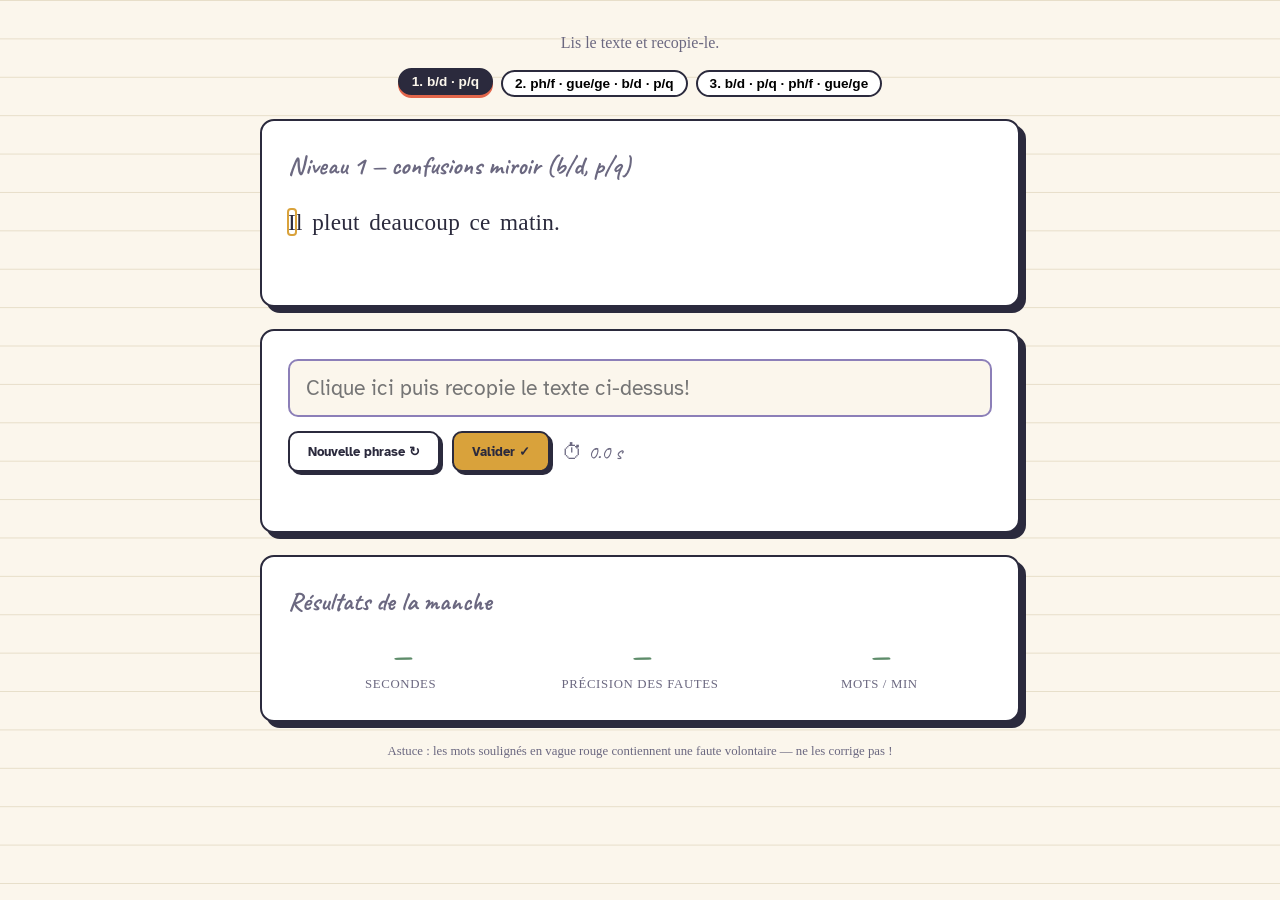
==== index.html @ 06cdd740 "added first minigame" ====
<!DOCTYPE html>
<html lang="fr">
<head>
<meta charset="UTF-8">
<meta name="viewport" content="width=device-width, initial-scale=1.0">
<title>Copie Miroir — entraînement clavier</title>
<link rel="preconnect" href="https://fonts.googleapis.com">
<link href="https://fonts.googleapis.com/css2?family=Atkinson+Hyperlegible:ital,wght@0,400;0,700;1,400&family=Caveat:wght@600;700&display=swap" rel="stylesheet">
<style>
  :root{
    --paper:#FBF6EC;
    --paper-line:#E7DEC9;
    --ink:#2B2A3D;
    --ink-soft:#6B6880;
    --coral:#E2664B;
    --moss:#5E8C6A;
    --gold:#D9A23B;
    --lilac:#8C7FB8;
    --correct-bg:#DCEBDD;
    --wrong-bg:#F6D6CE;
    --radius:14px;
  }

  *{box-sizing:border-box;}
  html,body{margin:0;padding:0;}
  body{
    background:var(--paper);
    background-image:
      linear-gradient(var(--paper-line) 1px, transparent 1px);
    background-size: 100% 2.4em;
    color:var(--ink);
    font-family:'Times new Roman', sans-serif;
    min-height:100vh;
    padding:32px 16px 60px;
    display:flex;
    justify-content:center;
  }

  .sheet{
    max-width:760px;
    width:100%;
  }

  header{
    text-align:center;
    margin-bottom:8px;
  }

  .brand{
    display:inline-flex;
    align-items:baseline;
    gap:.15em;
    font-family:'Caveat', cursive;
    font-size:3rem;
    font-weight:700;
    line-height:1;
  }
  .brand .b{color:var(--coral); display:inline-block; transform:scaleX(-1);}
  .brand .b.flip-d{color:var(--lilac); transform:scaleX(1);}

  .subtitle{
    color:var(--ink-soft);
    font-size:1rem;
    margin-top:2px;
  }

  .legend{
    display:flex;
    flex-wrap:wrap;
    gap:8px;
    justify-content:center;
    margin:18px 0 22px;
  }
  .chip{
    border:2px solid var(--ink);
    border-radius:999px;
    padding:4px 12px;
    font-size:.85rem;
    font-weight:700;
    background:#fff;
    cursor:pointer;
    transition:transform .15s ease, box-shadow .15s ease;
  }
  .chip.active{
    background:var(--ink);
    color:var(--paper);
    transform:translateY(-2px);
    box-shadow:0 3px 0 var(--coral);
  }

  .card{
    background:#fff;
    border:2px solid var(--ink);
    border-radius:var(--radius);
    box-shadow:6px 6px 0 var(--ink);
    padding:28px 26px;
    margin-bottom:22px;
  }

  .card h2{
    margin:0 0 14px;
    font-family:'Caveat', cursive;
    font-size:1.6rem;
    color:var(--ink-soft);
  }

  .target{
    font-size:1.45rem;
    line-height:2.3;
    letter-spacing:.01em;
    word-spacing:.15em;
    min-height:3.5em;
  }
  .target span.trap:hover::after{
    content: attr(data-hint);
    position:absolute;
    left:50%;
    bottom:120%;
    transform:translateX(-50%);
    background:var(--ink);
    color:var(--paper);
    padding:4px 9px;
    border-radius:8px;
    font-size:.75rem;
    white-space:nowrap;
    font-family:'Atkinson Hyperlegible', sans-serif;
  }
  .target .ch{ transition: background .08s ease; border-radius:3px; }
  .target .ch.correct{ background:var(--correct-bg); }
  .target .ch.wrong{ background:var(--wrong-bg); }
  .target .ch.current{ outline:2px solid var(--gold); outline-offset:-1px; }

  .typebox{
    width:100%;
    font-family:'Atkinson Hyperlegible', sans-serif;
    font-size:1.3rem;
    padding:14px 16px;
    border:2px solid var(--ink);
    border-radius:10px;
    background:var(--paper);
    color:var(--ink);
    outline:none;
  }
  .typebox:focus{ border-color: var(--lilac); }
  .typebox.locked{ background:#eee; color:#999; }

  .row{
    display:flex;
    gap:12px;
    margin-top:14px;
    flex-wrap:wrap;
    align-items:center;
  }

  button.action{
    border:2px solid var(--ink);
    background:var(--gold);
    color:var(--ink);
    font-weight:700;
    font-family:'Atkinson Hyperlegible', sans-serif;
    padding:10px 18px;
    border-radius:10px;
    cursor:pointer;
    box-shadow:3px 3px 0 var(--ink);
    transition:transform .1s ease, box-shadow .1s ease;
  }
  button.action:hover{ transform:translate(1px,1px); box-shadow:2px 2px 0 var(--ink); }
  button.action.ghost{ background:#fff; }

  .timerline{
    font-family:'Caveat', cursive;
    font-size:1.3rem;
    color:var(--ink-soft);
  }

  .stats{
    display:grid;
    grid-template-columns:repeat(3,1fr);
    gap:14px;
    text-align:center;
  }
  .stat .num{
    font-size:2.2rem;
    font-family:'Caveat', cursive;
    font-weight:700;
    color:var(--moss);
  }
  .stat .num.bad{ color:var(--coral); }
  .stat .label{
    font-size:.8rem;
    color:var(--ink-soft);
    text-transform:uppercase;
    letter-spacing:.05em;
  }

  .feedback{
    margin-top:10px;
    font-size:.95rem;
    color:var(--ink-soft);
    min-height:1.4em;
  }

  footer{
    text-align:center;
    color:var(--ink-soft);
    font-size:.8rem;
    margin-top:10px;
  }

  @media (max-width: 480px){
    .target{ font-size:1.15rem; }
    .brand{ font-size:2.2rem; }
  }
</style>
</head>
<body>
<div class="sheet">

  <header>
    <div class="subtitle">Lis le texte et recopie-le.</div>
  </header>

  <div class="legend" id="legend"></div>

  <div class="card">
    <h2 id="levelTitle">Niveau 1 — mini-confusions</h2>
    <div class="target" id="target"></div>
  </div>

  <div class="card">
    <input class="typebox" id="typebox" type="text" autocomplete="off" autocapitalize="off" spellcheck="false"
      placeholder="Clique ici puis recopie le texte ci-dessus!">
    <div class="row">
      <button class="action ghost" id="nextBtn">Nouvelle phrase ↻</button>
      <button class="action" id="validateBtn">Valider ✓</button>
      <span class="timerline" id="timerline">⏱ 0.0 s</span>
    </div>
    <div class="feedback" id="feedback"></div>
  </div>

  <div class="card">
    <h2>Résultats de la manche</h2>
    <div class="stats">
      <div class="stat"><div class="num" id="statTime">—</div><div class="label">secondes</div></div>
      <div class="stat"><div class="num" id="statAcc">—</div><div class="label">précision des fautes</div></div>
      <div class="stat"><div class="num" id="statWpm">—</div><div class="label">mots / min</div></div>
    </div>
  </div>

  <footer>Astuce&nbsp;: les mots soulignés en vague rouge contiennent une faute volontaire — ne les corrige pas !</footer>
</div>

<script>
// ---------- Banque de phrases (fautes typiques volontaires) ----------
// Marquage : [[mot]] = mot contenant une faute volontaire (affiché tel quel).
// type indique la nature de la confusion pour la légende pédagogique.
const LEVELS = [
  {
    name: "Niveau 1 — confusions miroir (b/d, p/q)",
    types: ["b/d", "p/q"],
    sentences: [
      { text: "Le [[qetit]] chien dort sous le lit.", hints:{qetit:"petit (p→q)"} },
      { text: "Mon papa [[doit]] du café le matin.", hints:{doit:"boit (b→d)"} },
      { text: "La [[dalle]] rebondit sur le mur.", hints:{dalle:"balle (b→d)"} },
      { text: "Je dessine un [[dateau]] sur la mer.", hints:{dateau:"bateau (b→d)"} },
      { text: "Il pleut [[deaucoup]] ce matin.", hints:{deaucoup:"beaucoup (b→d)"} },
      { text: "Elle mange une [[qomme]] verte.", hints:{qomme:"pomme (p→q)"} },
    ]
  },
  {
    name: "Niveau 2 — substitutions phonétiques (ph/f, gue/ge)",
    types: ["ph/f", "gue/ge", "b/d", "p/q"],
    sentences: [
      { text: "Le [[téléfone]] sonne dans la cuisine.", hints:{téléfone:"téléphone (ph→f)"} },
      { text: "Maman porte une [[bage]] en or.", hints:{bage:"bague (gue→ge)"} },
      { text: "Nous prenons une [[foto]] devant l'école.", hints:{foto:"photo (ph→f)"} },
      { text: "Le chat est très [[fatige]] ce soir.", hints:{fatige:"fatigué (gue→ge)"} },
      { text: "Va chercher le sirop à la [[farmacie]].", hints:{farmacie:"pharmacie (ph→f)"} },
      { text: "Le bébé [[qarle]] déjà un peu.", hints:{qarle:"parle (p→q)"} },
    ]
  },
  {
    name: "Niveau 3 — phrases longues, fautes multiples",
    types: ["b/d", "p/q", "ph/f", "gue/ge"],
    sentences: [
      { text: "Mon [[qapa]] a acheté un [[téléfone]] et une [[bage]] en or [[qour]] maman.",
        hints:{qapa:"papa (p→q)", téléfone:"téléphone (ph→f)", bage:"bague (gue→ge)", qour:"pour (p→q)"} },
      { text: "Le [[dauphin]] [[saute]] dans l'eau et nage [[avec]] son [[ami]].",
        hints:{} },
      { text: "[[Quand]] il fait [[deau]], on [[qart]] [[se]] [[qromener]] dans le [[qarc]].",
        hints:{deau:"beau (b→d)", qart:"part (p→q)", qromener:"promener (p→q)", qarc:"parc (p→q)"} },
      { text: "La [[dibliothèque]] [[qrête]] des livres sur les [[dolphins]] et la [[gégraphie]].",
        hints:{dibliothèque:"bibliothèque (b→d)", qrête:"prête (p→q)", dolphins:"dauphins (b→d)", gégraphie:"géographie (gue→ge)"} },
    ]
  }
];

// ---------- État du jeu ----------
let levelIndex = 0;
let currentSentence = null;
let targetPlain = "";       // texte cible exact à retrouver (sans les marqueurs [[ ]])
let traps = [];             // liste {word, start, end, hint}
let startTime = null;
let finished = false;

const legendEl = document.getElementById('legend');
const levelTitleEl = document.getElementById('levelTitle');
const targetEl = document.getElementById('target');
const typebox = document.getElementById('typebox');
const timerlineEl = document.getElementById('timerline');
const feedbackEl = document.getElementById('feedback');
const statTime = document.getElementById('statTime');
const statAcc = document.getElementById('statAcc');
const statWpm = document.getElementById('statWpm');

let timerInterval = null;

function buildLegend(){
  legendEl.innerHTML = "";
  LEVELS.forEach((lvl, i) => {
    const chip = document.createElement('button');
    chip.className = 'chip' + (i === levelIndex ? ' active' : '');
    chip.textContent = (i+1) + ". " + lvl.types.join(' · ');
    chip.onclick = () => { levelIndex = i; pickSentence(); };
    legendEl.appendChild(chip);
  });
}

function parseSentence(raw, hints){
  // Transforme "Le [[qetit]] chien" en texte plein + liste de traps avec positions
  let plain = "";
  let foundTraps = [];
  let i = 0;
  while (i < raw.length){
    if (raw[i] === '[' && raw[i+1] === '['){
      const end = raw.indexOf(']]', i);
      const word = raw.slice(i+2, end);
      foundTraps.push({ start: plain.length, end: plain.length + word.length, word, hint: hints[word] || "faute volontaire" });
      plain += word;
      i = end + 2;
    } else {
      plain += raw[i];
      i++;
    }
  }
  return { plain, foundTraps };
}

function pickSentence(){
  buildLegend();
  const lvl = LEVELS[levelIndex];
  levelTitleEl.textContent = "Niveau " + (levelIndex+1) + " — " + lvl.name.split('—')[1].trim();
  const pool = lvl.sentences;
  currentSentence = pool[Math.floor(Math.random() * pool.length)];
  const { plain, foundTraps } = parseSentence(currentSentence.text, currentSentence.hints || {});
  targetPlain = plain;
  traps = foundTraps;
  finished = false;
  startTime = null;
  clearInterval(timerInterval);
  timerlineEl.textContent = "⏱ 0.0 s";
  typebox.value = "";
  typebox.classList.remove('locked');
  typebox.disabled = false;
  feedbackEl.textContent = "";
  statTime.textContent = "—"; statAcc.textContent = "—"; statWpm.textContent = "—";
  statAcc.classList.remove('bad'); statWpm.classList.remove('bad');
  renderTarget("");
  typebox.focus();
}

function isInTrap(idx){
  return traps.find(t => idx >= t.start && idx < t.end);
}

function renderTarget(typed){
  let html = "";
  for (let i = 0; i < targetPlain.length; i++){
    const ch = targetPlain[i];
    const trap = isInTrap(i);
    let cls = "ch";
    if (i < typed.length){
      cls += (typed[i] === ch) ? " correct" : " wrong";
    } else if (i === typed.length){
      cls += " current";
    }
    const safe = ch === ' ' ? '&nbsp;' : ch.replace(/&/g,'&amp;').replace(/</g,'&lt;');

    if (trap && trap.start === i){
      html += `<span class="trap" data-hint="${trap.hint.replace(/"/g,'&quot;')}">`;
    }
    html += `<span class="${cls}">${safe}</span>`;
    if (trap && trap.end === i + 1){
      html += `</span>`;
    }
  }
  targetEl.innerHTML = html;
}

function startTimerIfNeeded(){
  if (startTime === null){
    startTime = Date.now();
    timerInterval = setInterval(() => {
      const s = (Date.now() - startTime) / 1000;
      timerlineEl.textContent = "⏱ " + s.toFixed(1) + " s";
    }, 100);
  }
}

function finishRound(){
  if (finished) return;
  finished = true;
  clearInterval(timerInterval);
  const elapsedSec = startTime ? (Date.now() - startTime) / 1000 : 0;
  typebox.disabled = true;
  typebox.classList.add('locked');

  const typed = typebox.value;
  let correctChars = 0;
  const len = Math.max(typed.length, targetPlain.length);
  for (let i = 0; i < targetPlain.length; i++){
    if (typed[i] === targetPlain[i]) correctChars++;
  }
  const accuracy = targetPlain.length ? Math.round((correctChars / targetPlain.length) * 100) : 0;
  const minutes = elapsedSec / 60;
  const wpm = minutes > 0 ? Math.round((targetPlain.length / 5) / minutes) : 0;

  statTime.textContent = elapsedSec.toFixed(1);
  statAcc.textContent = accuracy + "%";
  statWpm.textContent = wpm;

  if (accuracy < 70) statAcc.classList.add('bad'); else statAcc.classList.remove('bad');

  // Vérifie si les fautes volontaires ont bien été reproduites (pas "corrigées")
  let trapsKept = 0;
  traps.forEach(t => {
    const typedWord = typed.slice(t.start, t.end);
    if (typedWord === t.word) trapsKept++;
  });
  const trapMsg = traps.length
    ? `Tu as conservé ${trapsKept}/${traps.length} faute(s) volontaire(s) — ${trapsKept === traps.length ? "bravo, aucune n'a été corrigée par réflexe !" : "attention, ton cerveau a corrigé certaines fautes automatiquement !"}`
    : "";
  feedbackEl.textContent = accuracy === 100
    ? "Texte recopié à l'identique, fautes comprises. " + trapMsg
    : "Compare les zones colorées ci-dessus pour repérer les écarts. " + trapMsg;
}

typebox.addEventListener('input', () => {
  startTimerIfNeeded();
  renderTarget(typebox.value);
  if (!finished && typebox.value.length >= targetPlain.length){
    finishRound();
  }
});

typebox.addEventListener('keydown', (e) => {
  if (e.key === 'Enter') finishRound();
});

document.getElementById('validateBtn').onclick = finishRound;
document.getElementById('nextBtn').onclick = pickSentence;

pickSentence();
</script>
</body>
</html>
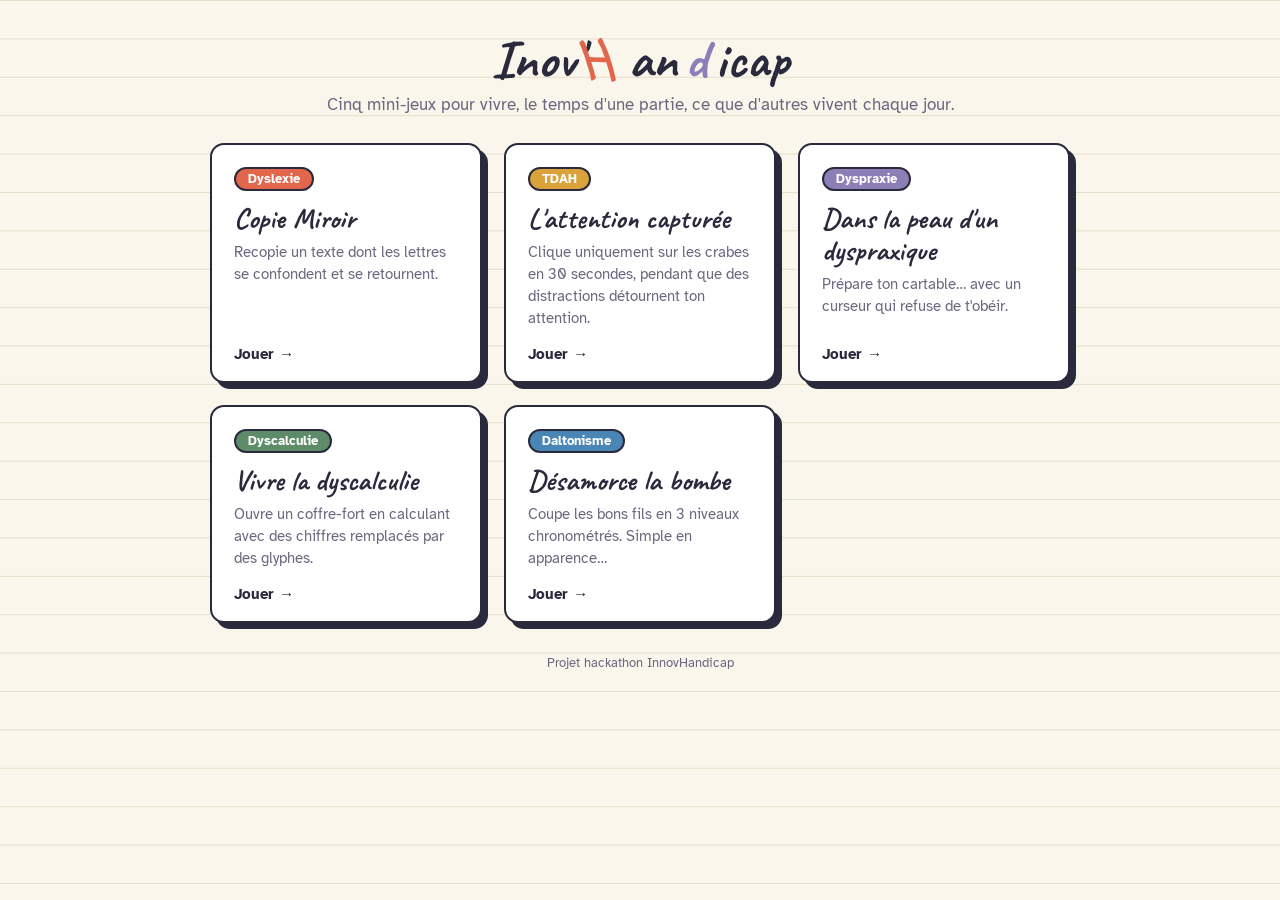
==== commit 08cda585: "feat: add game menu and back-to-menu buttons - index.html is now a menu linking the 5 games - the dy" ====
--- a/index.html
+++ b/index.html
@@ -3,7 +3,7 @@
 <head>
 <meta charset="UTF-8">
 <meta name="viewport" content="width=device-width, initial-scale=1.0">
-<title>Copie Miroir — entraînement clavier</title>
+<title>Inov'Handicap — Menu</title>
 <link rel="preconnect" href="https://fonts.googleapis.com">
 <link href="https://fonts.googleapis.com/css2?family=Atkinson+Hyperlegible:ital,wght@0,400;0,700;1,400&family=Caveat:wght@600;700&display=swap" rel="stylesheet">
 <style>
@@ -16,8 +16,7 @@
     --moss:#5E8C6A;
     --gold:#D9A23B;
     --lilac:#8C7FB8;
-    --correct-bg:#DCEBDD;
-    --wrong-bg:#F6D6CE;
+    --sky:#4A86B5;
     --radius:14px;
   }
 
@@ -29,7 +28,7 @@
       linear-gradient(var(--paper-line) 1px, transparent 1px);
     background-size: 100% 2.4em;
     color:var(--ink);
-    font-family:'Times new Roman', sans-serif;
+    font-family:'Atkinson Hyperlegible', sans-serif;
     min-height:100vh;
     padding:32px 16px 60px;
     display:flex;
@@ -37,13 +36,13 @@
   }
 
   .sheet{
-    max-width:760px;
+    max-width:860px;
     width:100%;
   }
 
   header{
     text-align:center;
-    margin-bottom:8px;
+    margin-bottom:28px;
   }
 
   .brand{
@@ -51,7 +50,7 @@
     align-items:baseline;
     gap:.15em;
     font-family:'Caveat', cursive;
-    font-size:3rem;
+    font-size:3.4rem;
     font-weight:700;
     line-height:1;
   }
@@ -60,156 +59,79 @@
 
   .subtitle{
     color:var(--ink-soft);
-    font-size:1rem;
-    margin-top:2px;
+    font-size:1.05rem;
+    margin-top:8px;
   }
 
-  .legend{
-    display:flex;
-    flex-wrap:wrap;
-    gap:8px;
-    justify-content:center;
-    margin:18px 0 22px;
-  }
-  .chip{
-    border:2px solid var(--ink);
-    border-radius:999px;
-    padding:4px 12px;
-    font-size:.85rem;
-    font-weight:700;
-    background:#fff;
-    cursor:pointer;
-    transition:transform .15s ease, box-shadow .15s ease;
-  }
-  .chip.active{
-    background:var(--ink);
-    color:var(--paper);
-    transform:translateY(-2px);
-    box-shadow:0 3px 0 var(--coral);
+  .games{
+    display:grid;
+    grid-template-columns:repeat(auto-fill, minmax(240px, 1fr));
+    gap:22px;
+    list-style:none;
+    margin:0;
+    padding:0;
   }
 
-  .card{
+  .game{
+    display:flex;
+    flex-direction:column;
+    height:100%;
     background:#fff;
     border:2px solid var(--ink);
     border-radius:var(--radius);
     box-shadow:6px 6px 0 var(--ink);
-    padding:28px 26px;
-    margin-bottom:22px;
+    padding:22px 22px 18px;
+    color:inherit;
+    text-decoration:none;
+    transition:transform .15s ease, box-shadow .15s ease;
+  }
+  .game:hover,
+  .game:focus-visible{
+    transform:translate(-2px, -2px);
+    box-shadow:8px 8px 0 var(--accent);
+    outline:none;
   }
 
-  .card h2{
-    margin:0 0 14px;
-    font-family:'Caveat', cursive;
-    font-size:1.6rem;
-    color:var(--ink-soft);
+  .tag{
+    align-self:flex-start;
+    border:2px solid var(--ink);
+    border-radius:999px;
+    padding:2px 12px;
+    font-size:.8rem;
+    font-weight:700;
+    background:var(--accent);
+    color:#fff;
   }
 
-  .target{
-    font-size:1.45rem;
-    line-height:2.3;
-    letter-spacing:.01em;
-    word-spacing:.15em;
-    min-height:3.5em;
-  }
-  .target span.trap:hover::after{
-    content: attr(data-hint);
-    position:absolute;
-    left:50%;
-    bottom:120%;
-    transform:translateX(-50%);
-    background:var(--ink);
-    color:var(--paper);
-    padding:4px 9px;
-    border-radius:8px;
-    font-size:.75rem;
-    white-space:nowrap;
-    font-family:'Atkinson Hyperlegible', sans-serif;
-  }
-  .target .ch{ transition: background .08s ease; border-radius:3px; }
-  .target .ch.correct{ background:var(--correct-bg); }
-  .target .ch.wrong{ background:var(--wrong-bg); }
-  .target .ch.current{ outline:2px solid var(--gold); outline-offset:-1px; }
-
-  .typebox{
-    width:100%;
-    font-family:'Atkinson Hyperlegible', sans-serif;
-    font-size:1.3rem;
-    padding:14px 16px;
-    border:2px solid var(--ink);
-    border-radius:10px;
-    background:var(--paper);
-    color:var(--ink);
-    outline:none;
-  }
-  .typebox:focus{ border-color: var(--lilac); }
-  .typebox.locked{ background:#eee; color:#999; }
-
-  .row{
-    display:flex;
-    gap:12px;
-    margin-top:14px;
-    flex-wrap:wrap;
-    align-items:center;
+  .game h2{
+    margin:12px 0 6px;
+    font-family:'Caveat', cursive;
+    font-size:1.8rem;
+    line-height:1.1;
   }
 
-  button.action{
-    border:2px solid var(--ink);
-    background:var(--gold);
-    color:var(--ink);
-    font-weight:700;
-    font-family:'Atkinson Hyperlegible', sans-serif;
-    padding:10px 18px;
-    border-radius:10px;
-    cursor:pointer;
-    box-shadow:3px 3px 0 var(--ink);
-    transition:transform .1s ease, box-shadow .1s ease;
-  }
-  button.action:hover{ transform:translate(1px,1px); box-shadow:2px 2px 0 var(--ink); }
-  button.action.ghost{ background:#fff; }
-
-  .timerline{
-    font-family:'Caveat', cursive;
-    font-size:1.3rem;
+  .game p{
+    margin:0 0 16px;
     color:var(--ink-soft);
+    font-size:.95rem;
+    line-height:1.45;
+    flex:1;
   }
 
-  .stats{
-    display:grid;
-    grid-template-columns:repeat(3,1fr);
-    gap:14px;
-    text-align:center;
-  }
-  .stat .num{
-    font-size:2.2rem;
-    font-family:'Caveat', cursive;
+  .play{
     font-weight:700;
-    color:var(--moss);
-  }
-  .stat .num.bad{ color:var(--coral); }
-  .stat .label{
-    font-size:.8rem;
-    color:var(--ink-soft);
-    text-transform:uppercase;
-    letter-spacing:.05em;
-  }
-
-  .feedback{
-    margin-top:10px;
     font-size:.95rem;
-    color:var(--ink-soft);
-    min-height:1.4em;
   }
 
   footer{
     text-align:center;
     color:var(--ink-soft);
     font-size:.8rem;
-    margin-top:10px;
+    margin-top:32px;
   }
 
   @media (max-width: 480px){
-    .target{ font-size:1.15rem; }
-    .brand{ font-size:2.2rem; }
+    .brand{ font-size:2.4rem; }
   }
 </style>
 </head>
@@ -217,250 +139,56 @@
 <div class="sheet">
 
   <header>
-    <div class="subtitle">Lis le texte et recopie-le.</div>
+    <div class="brand">
+      Inov'<span class="b">H</span>an<span class="b flip-d">d</span>icap
+    </div>
+    <div class="subtitle">Cinq mini-jeux pour vivre, le temps d'une partie, ce que d'autres vivent chaque jour.</div>
   </header>
 
-  <div class="legend" id="legend"></div>
+  <ul class="games">
+    <li>
+      <a class="game" href="dyslexie.html" style="--accent:var(--coral)">
+        <span class="tag">Dyslexie</span>
+        <h2>Copie Miroir</h2>
+        <p>Recopie un texte dont les lettres se confondent et se retournent.</p>
+        <span class="play">Jouer →</span>
+      </a>
+    </li>
+    <li>
+      <a class="game" href="tdah.html" style="--accent:var(--gold)">
+        <span class="tag">TDAH</span>
+        <h2>L'attention capturée</h2>
+        <p>Clique uniquement sur les crabes en 30 secondes, pendant que des distractions détournent ton attention.</p>
+        <span class="play">Jouer →</span>
+      </a>
+    </li>
+    <li>
+      <a class="game" href="dyspraxie.html" style="--accent:var(--lilac)">
+        <span class="tag">Dyspraxie</span>
+        <h2>Dans la peau d'un dyspraxique</h2>
+        <p>Prépare ton cartable… avec un curseur qui refuse de t'obéir.</p>
+        <span class="play">Jouer →</span>
+      </a>
+    </li>
+    <li>
+      <a class="game" href="dyscalculie.html" style="--accent:var(--moss)">
+        <span class="tag">Dyscalculie</span>
+        <h2>Vivre la dyscalculie</h2>
+        <p>Ouvre un coffre-fort en calculant avec des chiffres remplacés par des glyphes.</p>
+        <span class="play">Jouer →</span>
+      </a>
+    </li>
+    <li>
+      <a class="game" href="daltonisme/index.html" style="--accent:var(--sky)">
+        <span class="tag">Daltonisme</span>
+        <h2>Désamorce la bombe</h2>
+        <p>Coupe les bons fils en 3 niveaux chronométrés. Simple en apparence…</p>
+        <span class="play">Jouer →</span>
+      </a>
+    </li>
+  </ul>
 
-  <div class="card">
-    <h2 id="levelTitle">Niveau 1 — mini-confusions</h2>
-    <div class="target" id="target"></div>
-  </div>
-
-  <div class="card">
-    <input class="typebox" id="typebox" type="text" autocomplete="off" autocapitalize="off" spellcheck="false"
-      placeholder="Clique ici puis recopie le texte ci-dessus!">
-    <div class="row">
-      <button class="action ghost" id="nextBtn">Nouvelle phrase ↻</button>
-      <button class="action" id="validateBtn">Valider ✓</button>
-      <span class="timerline" id="timerline">⏱ 0.0 s</span>
-    </div>
-    <div class="feedback" id="feedback"></div>
-  </div>
-
-  <div class="card">
-    <h2>Résultats de la manche</h2>
-    <div class="stats">
-      <div class="stat"><div class="num" id="statTime">—</div><div class="label">secondes</div></div>
-      <div class="stat"><div class="num" id="statAcc">—</div><div class="label">précision des fautes</div></div>
-      <div class="stat"><div class="num" id="statWpm">—</div><div class="label">mots / min</div></div>
-    </div>
-  </div>
-
-  <footer>Astuce&nbsp;: les mots soulignés en vague rouge contiennent une faute volontaire — ne les corrige pas !</footer>
+  <footer>Projet hackathon InnovHandicap</footer>
 </div>
-
-<script>
-// ---------- Banque de phrases (fautes typiques volontaires) ----------
-// Marquage : [[mot]] = mot contenant une faute volontaire (affiché tel quel).
-// type indique la nature de la confusion pour la légende pédagogique.
-const LEVELS = [
-  {
-    name: "Niveau 1 — confusions miroir (b/d, p/q)",
-    types: ["b/d", "p/q"],
-    sentences: [
-      { text: "Le [[qetit]] chien dort sous le lit.", hints:{qetit:"petit (p→q)"} },
-      { text: "Mon papa [[doit]] du café le matin.", hints:{doit:"boit (b→d)"} },
-      { text: "La [[dalle]] rebondit sur le mur.", hints:{dalle:"balle (b→d)"} },
-      { text: "Je dessine un [[dateau]] sur la mer.", hints:{dateau:"bateau (b→d)"} },
-      { text: "Il pleut [[deaucoup]] ce matin.", hints:{deaucoup:"beaucoup (b→d)"} },
-      { text: "Elle mange une [[qomme]] verte.", hints:{qomme:"pomme (p→q)"} },
-    ]
-  },
-  {
-    name: "Niveau 2 — substitutions phonétiques (ph/f, gue/ge)",
-    types: ["ph/f", "gue/ge", "b/d", "p/q"],
-    sentences: [
-      { text: "Le [[téléfone]] sonne dans la cuisine.", hints:{téléfone:"téléphone (ph→f)"} },
-      { text: "Maman porte une [[bage]] en or.", hints:{bage:"bague (gue→ge)"} },
-      { text: "Nous prenons une [[foto]] devant l'école.", hints:{foto:"photo (ph→f)"} },
-      { text: "Le chat est très [[fatige]] ce soir.", hints:{fatige:"fatigué (gue→ge)"} },
-      { text: "Va chercher le sirop à la [[farmacie]].", hints:{farmacie:"pharmacie (ph→f)"} },
-      { text: "Le bébé [[qarle]] déjà un peu.", hints:{qarle:"parle (p→q)"} },
-    ]
-  },
-  {
-    name: "Niveau 3 — phrases longues, fautes multiples",
-    types: ["b/d", "p/q", "ph/f", "gue/ge"],
-    sentences: [
-      { text: "Mon [[qapa]] a acheté un [[téléfone]] et une [[bage]] en or [[qour]] maman.",
-        hints:{qapa:"papa (p→q)", téléfone:"téléphone (ph→f)", bage:"bague (gue→ge)", qour:"pour (p→q)"} },
-      { text: "Le [[dauphin]] [[saute]] dans l'eau et nage [[avec]] son [[ami]].",
-        hints:{} },
-      { text: "[[Quand]] il fait [[deau]], on [[qart]] [[se]] [[qromener]] dans le [[qarc]].",
-        hints:{deau:"beau (b→d)", qart:"part (p→q)", qromener:"promener (p→q)", qarc:"parc (p→q)"} },
-      { text: "La [[dibliothèque]] [[qrête]] des livres sur les [[dolphins]] et la [[gégraphie]].",
-        hints:{dibliothèque:"bibliothèque (b→d)", qrête:"prête (p→q)", dolphins:"dauphins (b→d)", gégraphie:"géographie (gue→ge)"} },
-    ]
-  }
-];
-
-// ---------- État du jeu ----------
-let levelIndex = 0;
-let currentSentence = null;
-let targetPlain = "";       // texte cible exact à retrouver (sans les marqueurs [[ ]])
-let traps = [];             // liste {word, start, end, hint}
-let startTime = null;
-let finished = false;
-
-const legendEl = document.getElementById('legend');
-const levelTitleEl = document.getElementById('levelTitle');
-const targetEl = document.getElementById('target');
-const typebox = document.getElementById('typebox');
-const timerlineEl = document.getElementById('timerline');
-const feedbackEl = document.getElementById('feedback');
-const statTime = document.getElementById('statTime');
-const statAcc = document.getElementById('statAcc');
-const statWpm = document.getElementById('statWpm');
-
-let timerInterval = null;
-
-function buildLegend(){
-  legendEl.innerHTML = "";
-  LEVELS.forEach((lvl, i) => {
-    const chip = document.createElement('button');
-    chip.className = 'chip' + (i === levelIndex ? ' active' : '');
-    chip.textContent = (i+1) + ". " + lvl.types.join(' · ');
-    chip.onclick = () => { levelIndex = i; pickSentence(); };
-    legendEl.appendChild(chip);
-  });
-}
-
-function parseSentence(raw, hints){
-  // Transforme "Le [[qetit]] chien" en texte plein + liste de traps avec positions
-  let plain = "";
-  let foundTraps = [];
-  let i = 0;
-  while (i < raw.length){
-    if (raw[i] === '[' && raw[i+1] === '['){
-      const end = raw.indexOf(']]', i);
-      const word = raw.slice(i+2, end);
-      foundTraps.push({ start: plain.length, end: plain.length + word.length, word, hint: hints[word] || "faute volontaire" });
-      plain += word;
-      i = end + 2;
-    } else {
-      plain += raw[i];
-      i++;
-    }
-  }
-  return { plain, foundTraps };
-}
-
-function pickSentence(){
-  buildLegend();
-  const lvl = LEVELS[levelIndex];
-  levelTitleEl.textContent = "Niveau " + (levelIndex+1) + " — " + lvl.name.split('—')[1].trim();
-  const pool = lvl.sentences;
-  currentSentence = pool[Math.floor(Math.random() * pool.length)];
-  const { plain, foundTraps } = parseSentence(currentSentence.text, currentSentence.hints || {});
-  targetPlain = plain;
-  traps = foundTraps;
-  finished = false;
-  startTime = null;
-  clearInterval(timerInterval);
-  timerlineEl.textContent = "⏱ 0.0 s";
-  typebox.value = "";
-  typebox.classList.remove('locked');
-  typebox.disabled = false;
-  feedbackEl.textContent = "";
-  statTime.textContent = "—"; statAcc.textContent = "—"; statWpm.textContent = "—";
-  statAcc.classList.remove('bad'); statWpm.classList.remove('bad');
-  renderTarget("");
-  typebox.focus();
-}
-
-function isInTrap(idx){
-  return traps.find(t => idx >= t.start && idx < t.end);
-}
-
-function renderTarget(typed){
-  let html = "";
-  for (let i = 0; i < targetPlain.length; i++){
-    const ch = targetPlain[i];
-    const trap = isInTrap(i);
-    let cls = "ch";
-    if (i < typed.length){
-      cls += (typed[i] === ch) ? " correct" : " wrong";
-    } else if (i === typed.length){
-      cls += " current";
-    }
-    const safe = ch === ' ' ? '&nbsp;' : ch.replace(/&/g,'&amp;').replace(/</g,'&lt;');
-
-    if (trap && trap.start === i){
-      html += `<span class="trap" data-hint="${trap.hint.replace(/"/g,'&quot;')}">`;
-    }
-    html += `<span class="${cls}">${safe}</span>`;
-    if (trap && trap.end === i + 1){
-      html += `</span>`;
-    }
-  }
-  targetEl.innerHTML = html;
-}
-
-function startTimerIfNeeded(){
-  if (startTime === null){
-    startTime = Date.now();
-    timerInterval = setInterval(() => {
-      const s = (Date.now() - startTime) / 1000;
-      timerlineEl.textContent = "⏱ " + s.toFixed(1) + " s";
-    }, 100);
-  }
-}
-
-function finishRound(){
-  if (finished) return;
-  finished = true;
-  clearInterval(timerInterval);
-  const elapsedSec = startTime ? (Date.now() - startTime) / 1000 : 0;
-  typebox.disabled = true;
-  typebox.classList.add('locked');
-
-  const typed = typebox.value;
-  let correctChars = 0;
-  const len = Math.max(typed.length, targetPlain.length);
-  for (let i = 0; i < targetPlain.length; i++){
-    if (typed[i] === targetPlain[i]) correctChars++;
-  }
-  const accuracy = targetPlain.length ? Math.round((correctChars / targetPlain.length) * 100) : 0;
-  const minutes = elapsedSec / 60;
-  const wpm = minutes > 0 ? Math.round((targetPlain.length / 5) / minutes) : 0;
-
-  statTime.textContent = elapsedSec.toFixed(1);
-  statAcc.textContent = accuracy + "%";
-  statWpm.textContent = wpm;
-
-  if (accuracy < 70) statAcc.classList.add('bad'); else statAcc.classList.remove('bad');
-
-  // Vérifie si les fautes volontaires ont bien été reproduites (pas "corrigées")
-  let trapsKept = 0;
-  traps.forEach(t => {
-    const typedWord = typed.slice(t.start, t.end);
-    if (typedWord === t.word) trapsKept++;
-  });
-  const trapMsg = traps.length
-    ? `Tu as conservé ${trapsKept}/${traps.length} faute(s) volontaire(s) — ${trapsKept === traps.length ? "bravo, aucune n'a été corrigée par réflexe !" : "attention, ton cerveau a corrigé certaines fautes automatiquement !"}`
-    : "";
-  feedbackEl.textContent = accuracy === 100
-    ? "Texte recopié à l'identique, fautes comprises. " + trapMsg
-    : "Compare les zones colorées ci-dessus pour repérer les écarts. " + trapMsg;
-}
-
-typebox.addEventListener('input', () => {
-  startTimerIfNeeded();
-  renderTarget(typebox.value);
-  if (!finished && typebox.value.length >= targetPlain.length){
-    finishRound();
-  }
-});
-
-typebox.addEventListener('keydown', (e) => {
-  if (e.key === 'Enter') finishRound();
-});
-
-document.getElementById('validateBtn').onclick = finishRound;
-document.getElementById('nextBtn').onclick = pickSentence;
-
-pickSentence();
-</script>
 </body>
-</html>+</html>
